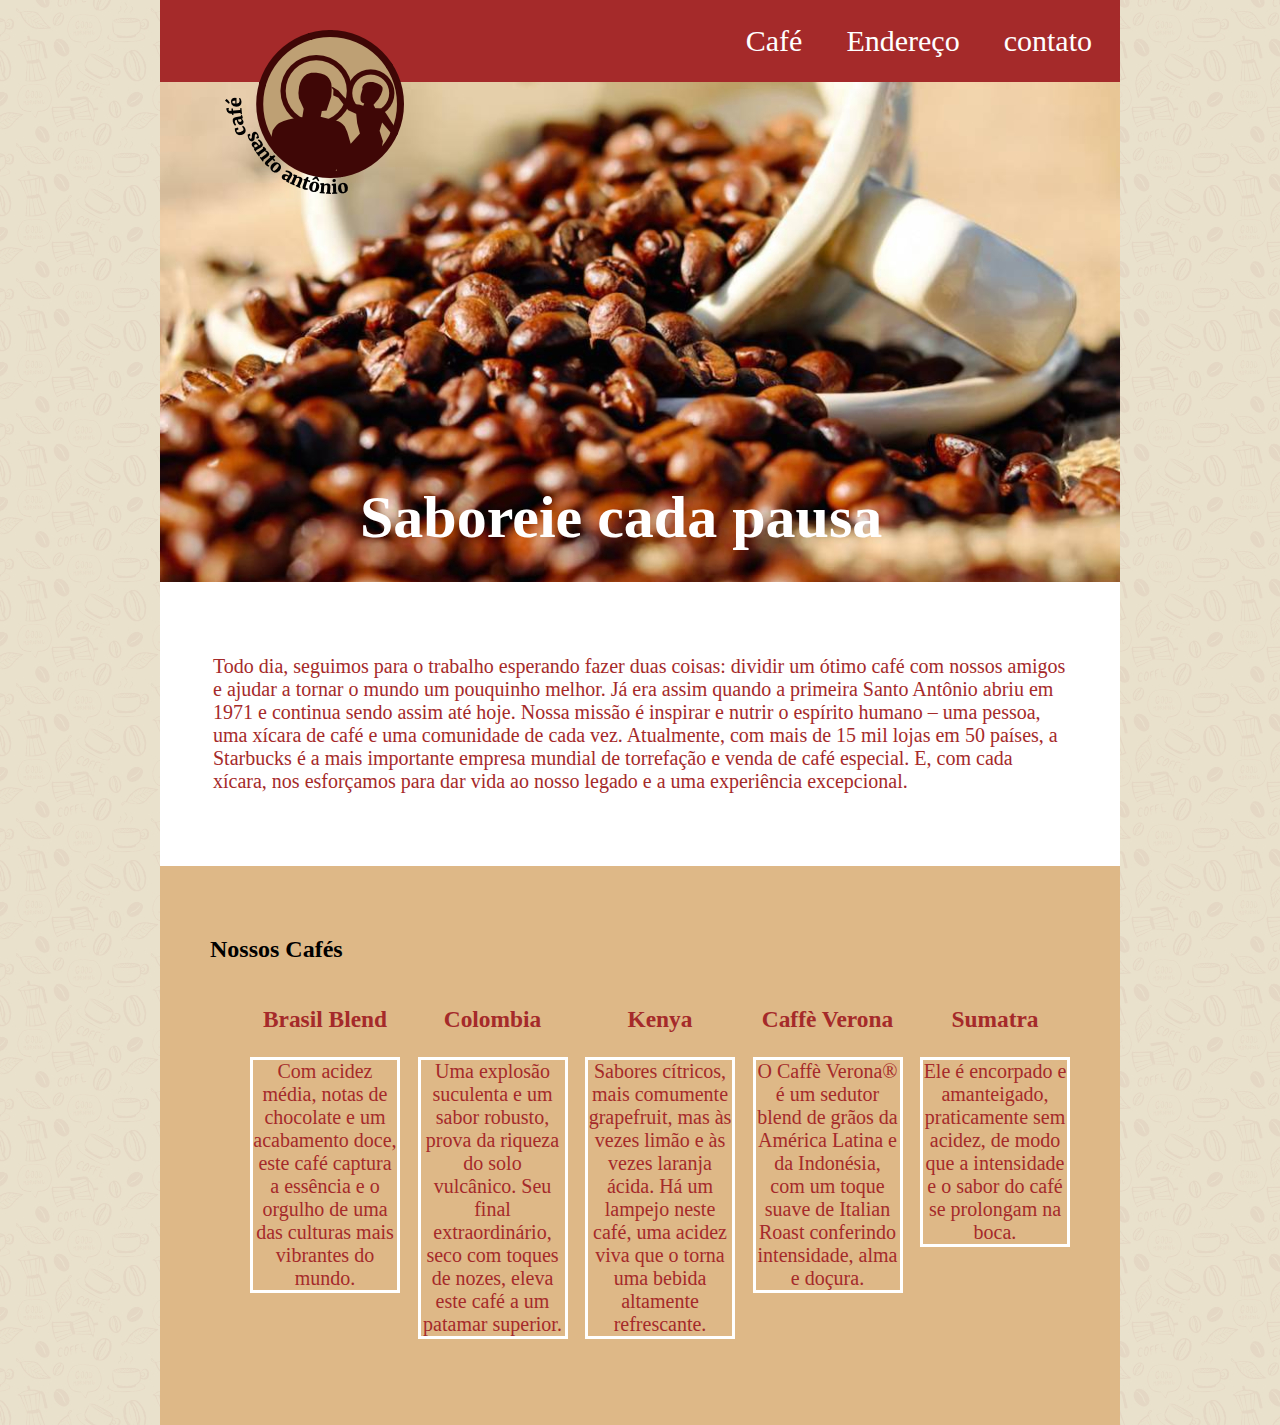
==== Café/Index.html @ 89ae6195 "HTML 5 e CSS" ====
<!DOCTYPE html>
<html lang="en">
<head>
    <meta charset="UTF-8">
    <meta http-equiv="X-UA-Compatible" content="IE=edge">
    <meta name="viewport" content="width=device-width, initial-scale=1.0">
    <title>Café Santo Antônio</title>
    <link rel="stylesheet" href="./css/style.css">
</head>
<body class="bg">

    
    <header>
        <figure class="logo">
            <img  src="./images/logo.png" alt="Logo do café santo Antônio">
        </figure>
        <nav>
            <ul id="menu">
                <li class="menu">Café</li>
                <li class="menu">Endereço</li>
                <li class="menu">contato</li>
            <ul>
        </nav>  
      
        <figure  >
            <h1>Saboreie cada pausa</h1>
            <img  class="foto1" src="./images/header.jpg" alt="Grãos de café">
        </figure>  
    </header>
    
    <article>
        <p>Todo dia, seguimos para o trabalho esperando fazer duas coisas: dividir um ótimo café com nossos amigos e ajudar a tornar o mundo um pouquinho melhor. Já era assim quando a primeira Santo Antônio abriu em 1971 e continua sendo assim até hoje. 
        Nossa missão é inspirar e nutrir o espírito humano – uma pessoa, uma xícara de café e uma comunidade de cada vez.
        Atualmente, com mais de 15 mil lojas em 50 países, a Starbucks é a mais importante empresa mundial de torrefação e venda de café especial. E, com cada xícara, nos esforçamos para dar vida ao nosso legado e a uma experiência excepcional. </p>
    </article>

    <aside>
        <h2>Nossos Cafés</h2>
        <ul >
            <li st>
                <h3>Brasil Blend</h3>
                <p>Com acidez média, notas de chocolate e um acabamento doce, este café captura a essência e o orgulho de uma das culturas mais vibrantes do mundo.</p>
            </li>
            <li>
                <h3>Colombia</h3>
                <p>Uma explosão suculenta e um sabor robusto, prova da riqueza do solo vulcânico. Seu final extraordinário, seco com toques de nozes, eleva este café a um patamar superior.</p>
            </li>
            <li>
                <h3>Kenya</h3>
                <p>Sabores cítricos, mais comumente grapefruit, mas às vezes limão e às vezes laranja ácida. Há um lampejo neste café, uma acidez viva que o torna uma bebida altamente refrescante.</p>
            </li>
            <li>
                <h3>Caffè Verona</h3>
                <p>O Caffè Verona® é um sedutor blend de grãos da América Latina e da Indonésia, com um toque suave de Italian Roast conferindo intensidade, alma e doçura.</p>
            </li>
            <li>
                <h3>Sumatra</h3>
                <p>Ele é encorpado e amanteigado, praticamente sem acidez, de modo que a intensidade e o sabor do café se prolongam na boca.</p>
            </li>
            
        </ul>
    </aside>
    
    
        
    

    
</body>
</html>
---- Café/css/style.css ----
html {
    margin: 0px;
    border: 0px;
    padding: 0x;

}
body{
    width: 960px;
    margin: auto;
  
}

.bg {
    background-image: url(../images/background.jpg);
  
}
header{
    padding: 0px;
}
figure{
    position: relative;
    margin: 0px;
    max-height: 500px;
    max-width: 960px;
}
.logo {
    position: absolute;
    top: 30px;
    left: 225px;
    z-index: 10;
}
.foto1 {
    max-width: 100%;
    
}
nav {
    background-color: brown;
    text-align: right;
    margin: auto;
    padding: 8px;
     
}
h1 {
    position: absolute;
    bottom: 30px;
    margin: auto;
    left: 200px;
    color:white;
    font-size: 60px;
}
nav ul li {
    list-style-type: none;
    display: inline;
    font-size: 30px;
    color:white;
    padding: 0px 20px 0px 20px;
}
article {
    background-color: rgb(255, 255, 255);
    padding: 50px;

}
p {
    font-size: 20px;
    color:brown;
    border: solid white 3px;
    padding: 10 px;
    
}
aside{
    background-color: burlywood;
    padding: 50px; 
}
aside ul{
    display: flex;
    justify-content: space-between;
}
aside ul li {
    list-style-type: none;
    color: brown;
    font-size: 20px;
    text-align: center;
    width: 150px;
}
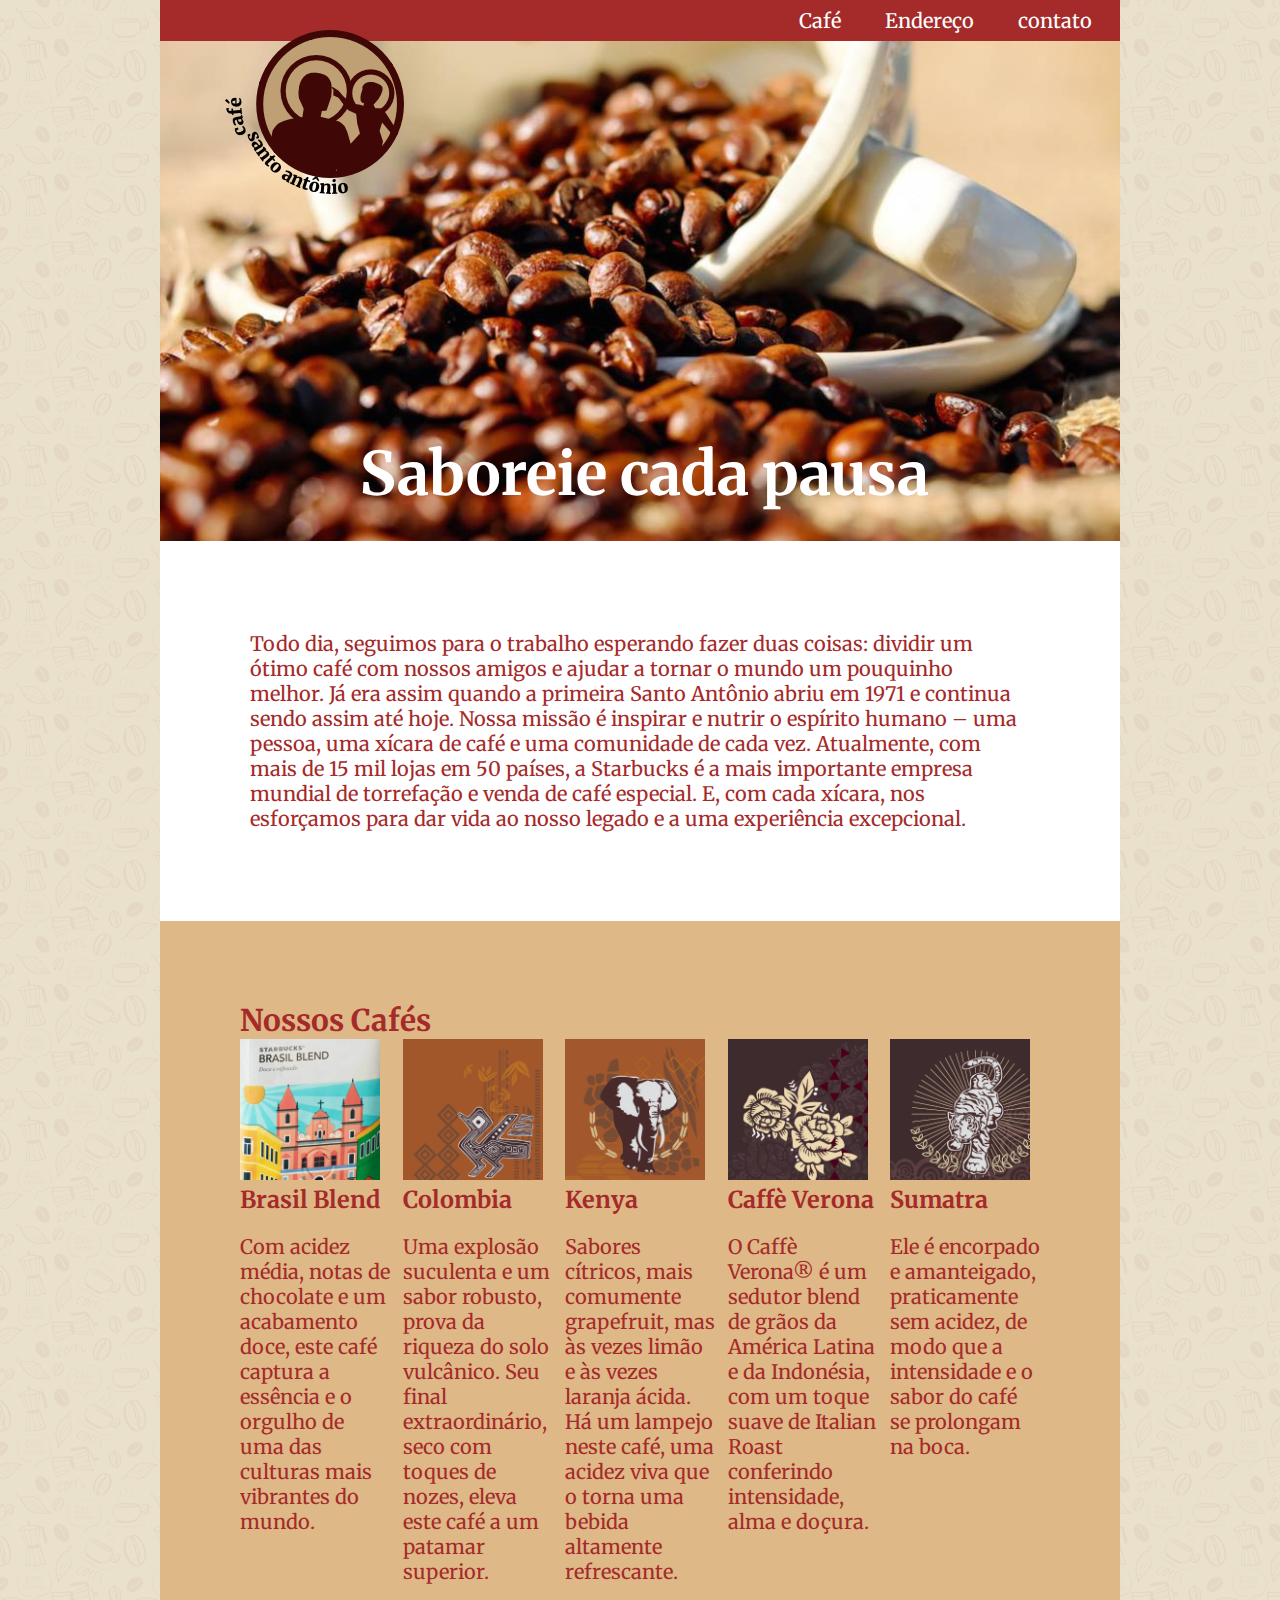
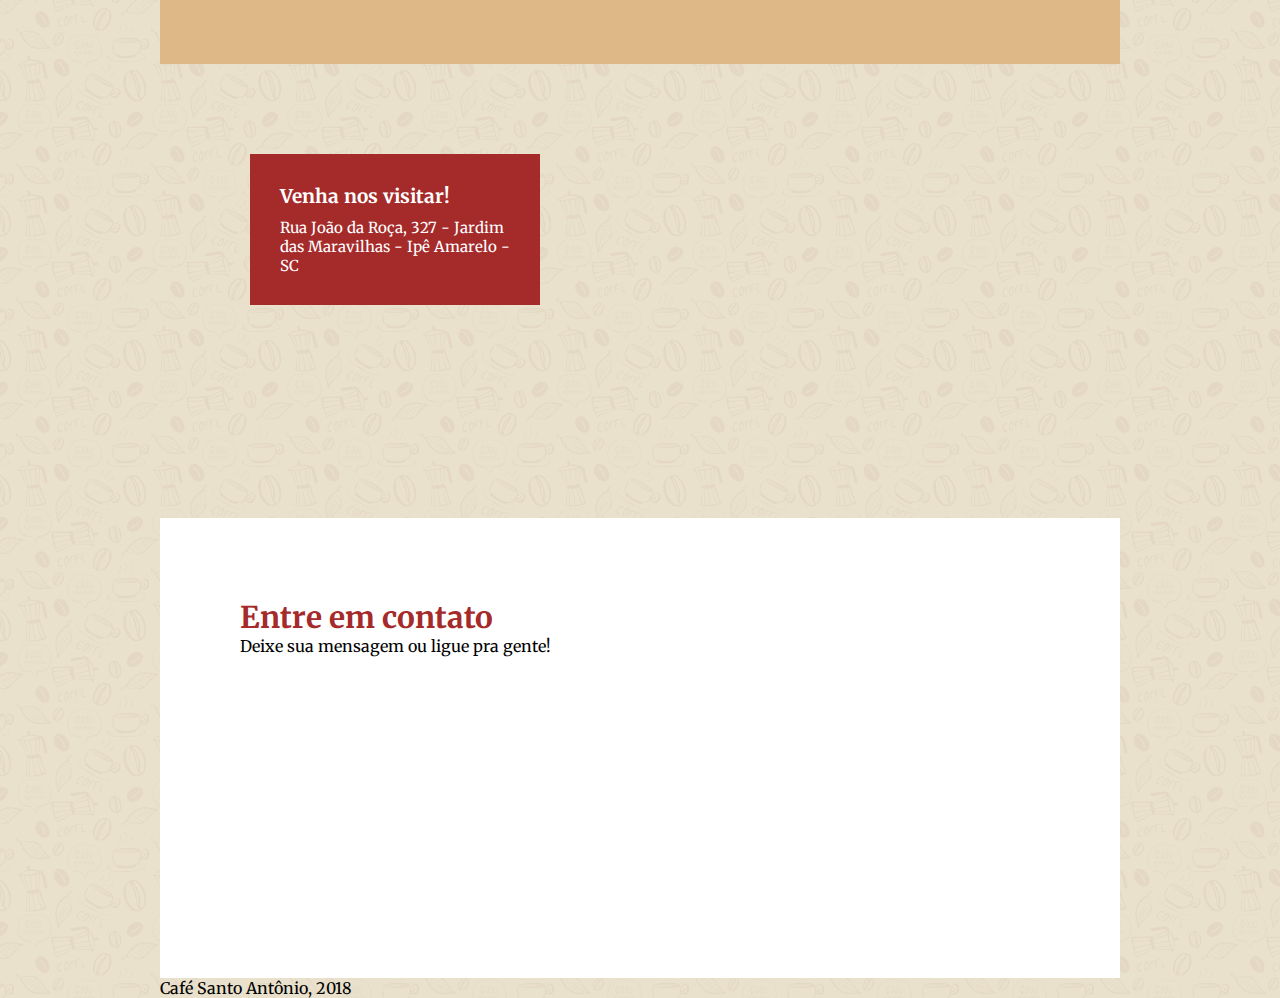
==== commit f9e1541a: "Atualização do desenvolvimento do site" ====
--- a/Café/Index.html
+++ b/Café/Index.html
@@ -1,5 +1,5 @@
 <!DOCTYPE html>
-<html lang="en">
+<html lang="pt-br">
 <head>
     <meta charset="UTF-8">
     <meta http-equiv="X-UA-Compatible" content="IE=edge">
@@ -8,8 +8,6 @@
     <link rel="stylesheet" href="./css/style.css">
 </head>
 <body class="bg">
-
-    
     <header>
         <figure class="logo">
             <img  src="./images/logo.png" alt="Logo do café santo Antônio">
@@ -33,38 +31,50 @@
         Nossa missão é inspirar e nutrir o espírito humano – uma pessoa, uma xícara de café e uma comunidade de cada vez.
         Atualmente, com mais de 15 mil lojas em 50 países, a Starbucks é a mais importante empresa mundial de torrefação e venda de café especial. E, com cada xícara, nos esforçamos para dar vida ao nosso legado e a uma experiência excepcional. </p>
     </article>
-
     <aside>
-        <h2>Nossos Cafés</h2>
+        <h2 class="title">Nossos Cafés</h2>
         <ul >
             <li st>
+                <img src="./images/cafe1.jpg" alt="">
                 <h3>Brasil Blend</h3>
                 <p>Com acidez média, notas de chocolate e um acabamento doce, este café captura a essência e o orgulho de uma das culturas mais vibrantes do mundo.</p>
             </li>
             <li>
+                <img src="./images/cafe2.jpg" alt="">
                 <h3>Colombia</h3>
                 <p>Uma explosão suculenta e um sabor robusto, prova da riqueza do solo vulcânico. Seu final extraordinário, seco com toques de nozes, eleva este café a um patamar superior.</p>
             </li>
             <li>
+                <img src="./images/cafe3.jpg" alt="">
                 <h3>Kenya</h3>
                 <p>Sabores cítricos, mais comumente grapefruit, mas às vezes limão e às vezes laranja ácida. Há um lampejo neste café, uma acidez viva que o torna uma bebida altamente refrescante.</p>
             </li>
             <li>
+                <img src="./images/cafe4.jpg" alt="">
                 <h3>Caffè Verona</h3>
                 <p>O Caffè Verona® é um sedutor blend de grãos da América Latina e da Indonésia, com um toque suave de Italian Roast conferindo intensidade, alma e doçura.</p>
             </li>
             <li>
+                <img src="./images/cafe5.jpg" alt="">
                 <h3>Sumatra</h3>
                 <p>Ele é encorpado e amanteigado, praticamente sem acidez, de modo que a intensidade e o sabor do café se prolongam na boca.</p>
             </li>
             
         </ul>
     </aside>
-    
-    
-        
-    
-
-    
+    <section>
+        <div class="address">
+            <h2>Venha nos visitar!</h2>
+            <p>Rua João da Roça, 327 - Jardim das Maravilhas - Ipê Amarelo - SC</p>
+        </div>
+        <iframe src="https://www.google.com/maps/embed?pb=!1m14!1m12!1m3!1d14759.357174718987!2d-47.3412927!3d-22.359696149999998!2m3!1f0!2f0!3f0!3m2!1i1024!2i768!4f13.1!5e0!3m2!1spt-BR!2sbr!4v1656790987937!5m2!1spt-BR!2sbr" width="600" height="450" style="border:0;" allowfullscreen="" loading="lazy" referrerpolicy="no-referrer-when-downgrade"></iframe>   
+        <div class="contato">
+            <h2>Entre em contato</h2>
+            <p>Deixe sua mensagem ou ligue pra gente!</p>
+        </div>
+    </section>
+    <footer>
+    <p>Café Santo Antônio, 2018 </p>
+    </footer>
 </body>
 </html>--- a/Café/css/style.css
+++ b/Café/css/style.css
@@ -1,21 +1,22 @@
-html {
+@import url('https://fonts.googleapis.com/css2?family=Merriweather:ital,wght@1,300&display=swap');
+
+* {
     margin: 0px;
     border: 0px;
     padding: 0x;
+    font-family: 'Merriweather', serif;
+}
 
-}
 body{
     width: 960px;
-    margin: auto;
-  
+    margin: auto; 
 }
 
 .bg {
-    background-image: url(../images/background.jpg);
-  
+    background-image: url(../images/background.jpg); 
 }
 header{
-    padding: 0px;
+    padding: 0px;    
 }
 figure{
     position: relative;
@@ -30,15 +31,13 @@
     z-index: 10;
 }
 .foto1 {
-    max-width: 100%;
-    
+    max-width: 100%;   
 }
 nav {
     background-color: brown;
     text-align: right;
     margin: auto;
-    padding: 8px;
-     
+    padding: 8px;    
 }
 h1 {
     position: absolute;
@@ -46,40 +45,82 @@
     margin: auto;
     left: 200px;
     color:white;
-    font-size: 60px;
+    font-size: 60px;   
 }
 nav ul li {
     list-style-type: none;
     display: inline;
-    font-size: 30px;
+    font-size: 20px;
     color:white;
     padding: 0px 20px 0px 20px;
+}
+nav ul li:hover {
+    color: black;
 }
 article {
     background-color: rgb(255, 255, 255);
     padding: 50px;
-
 }
-p {
+article p {
     font-size: 20px;
     color:brown;
-    border: solid white 3px;
-    padding: 10 px;
-    
+    padding: 40px; 
 }
 aside{
     background-color: burlywood;
-    padding: 50px; 
+    padding: 80px; 
+}
+aside h2 {
+    font-size: 30px;
+    margin: auto;
+    color: brown;
 }
 aside ul{
+    padding: 0px;
     display: flex;
     justify-content: space-between;
+}
+aside ul li p {
+    padding-top: 20px;
 }
 aside ul li {
     list-style-type: none;
     color: brown;
     font-size: 20px;
-    text-align: center;
+    text-align: left;
     width: 150px;
+    border: 0px;
 }
-
+section iframe {
+    width: 100%;
+    position: relative;
+}
+.address {
+    position: absolute;
+    z-index:100;
+    width: 230px;
+    margin-top: 90px;
+    margin-left: 90px;
+    padding: 30px;
+    background-color: brown;
+}
+.address h2{
+    color: white;
+    font-size: 19px;
+    padding-bottom: 10px;
+}
+.address p {
+    color: white;
+    font-size: 15px;
+}
+.contato {
+    width: auto;
+    height: 300px;
+    background-color: white;
+    padding: 80px;   
+}
+.contato h2 {
+    font-size: 30px;
+    margin: auto;
+    color: brown;
+}
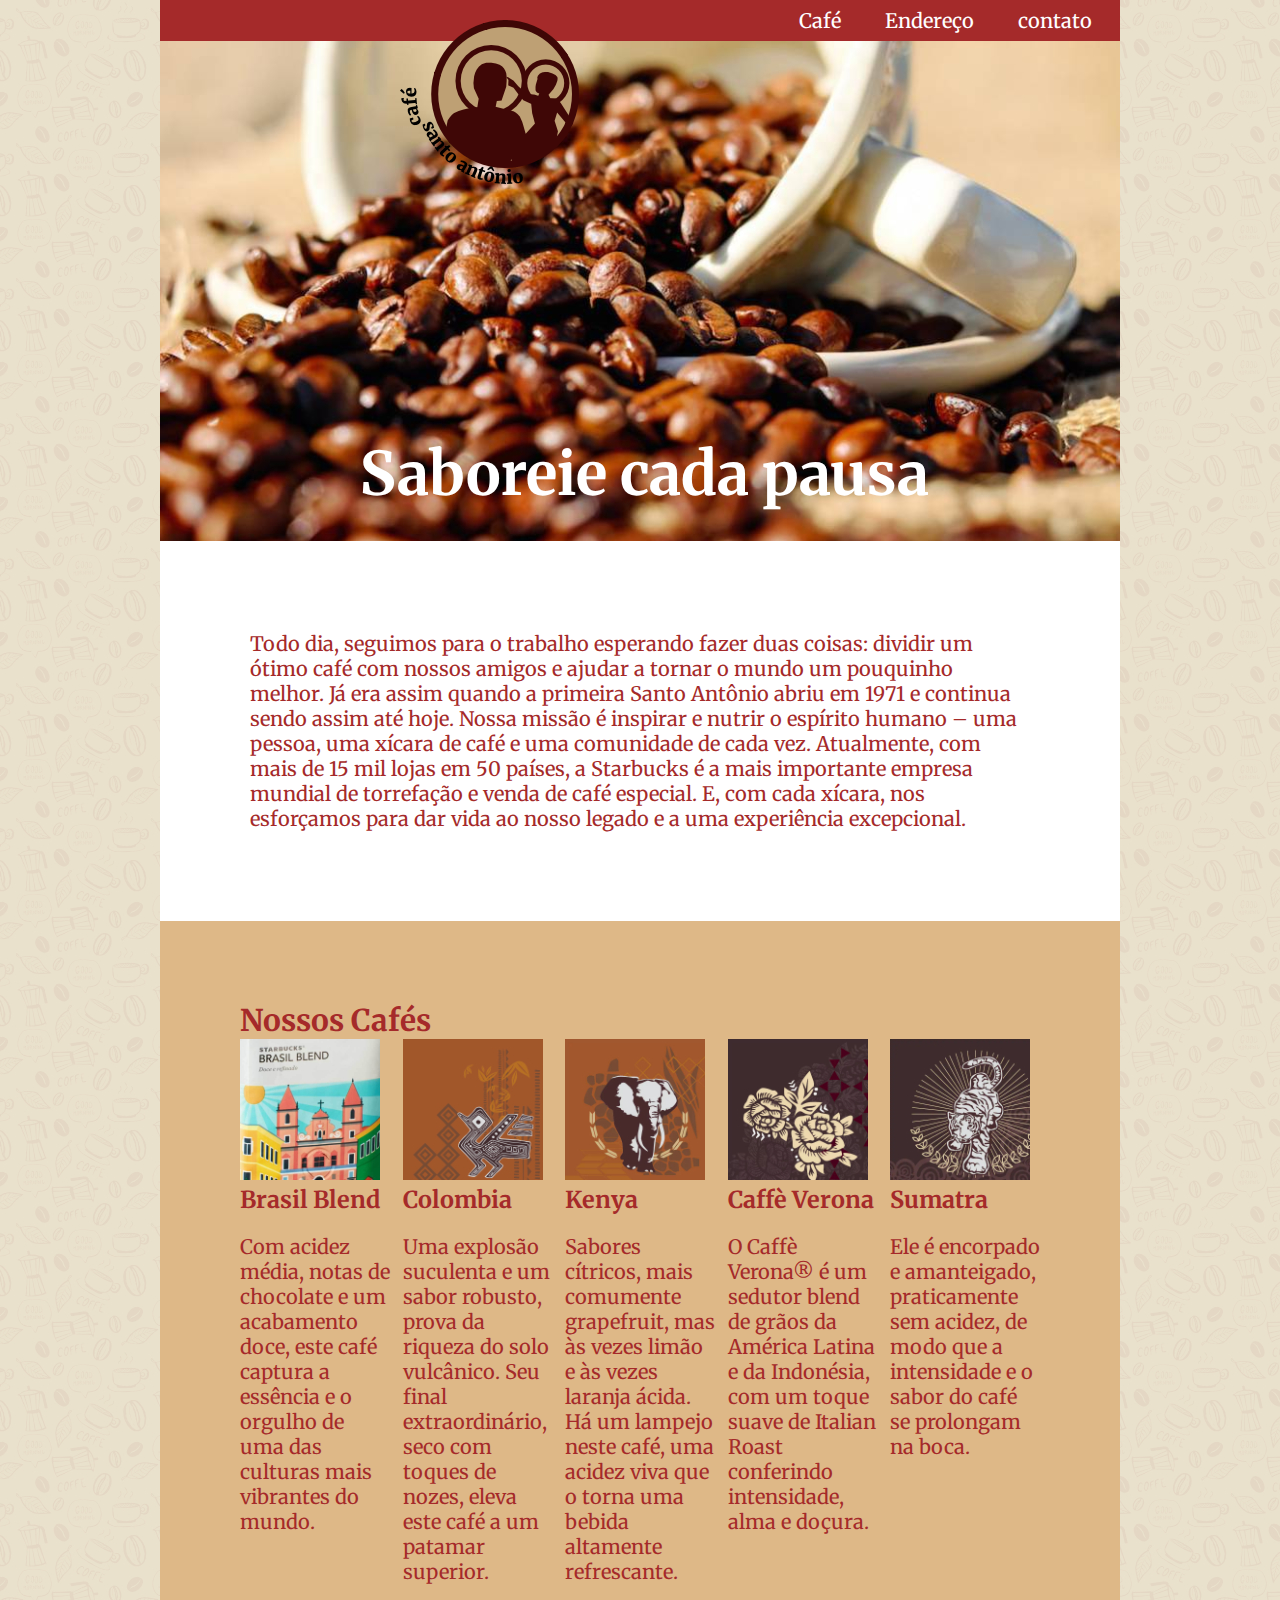
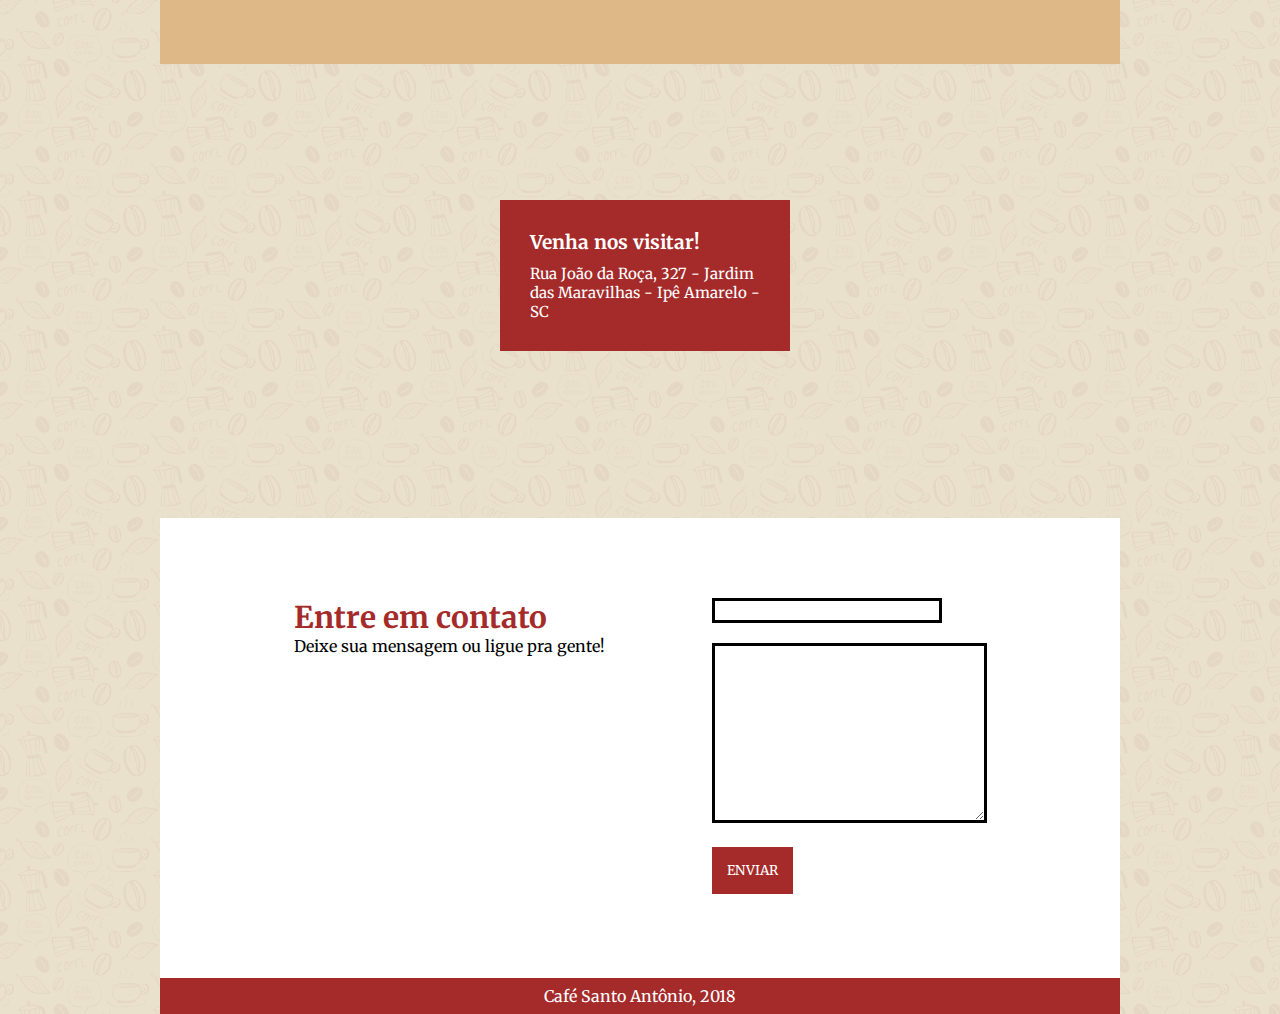
==== commit 599bd0fa: "Atualização do site" ====
--- a/Café/Index.html
+++ b/Café/Index.html
@@ -67,10 +67,25 @@
             <h2>Venha nos visitar!</h2>
             <p>Rua João da Roça, 327 - Jardim das Maravilhas - Ipê Amarelo - SC</p>
         </div>
-        <iframe src="https://www.google.com/maps/embed?pb=!1m14!1m12!1m3!1d14759.357174718987!2d-47.3412927!3d-22.359696149999998!2m3!1f0!2f0!3f0!3m2!1i1024!2i768!4f13.1!5e0!3m2!1spt-BR!2sbr!4v1656790987937!5m2!1spt-BR!2sbr" width="600" height="450" style="border:0;" allowfullscreen="" loading="lazy" referrerpolicy="no-referrer-when-downgrade"></iframe>   
+        <iframe src="https://www.google.com/maps/embed?pb=!1m14!1m12!1m3!1d14759.357174718987!2d-47.3412927!3d-22.359696149999998!2m3!1f0!2f0!3f0!3m2!1i1024!2i768!4f13.1!5e0!3m2!1spt-BR!2sbr!4v1656790987937!5m2!1spt-BR!2sbr" width="600" height="450" style="border:0;" allowfullscreen="" loading="lazy" referrerpolicy="no-referrer-when-downgrade"></iframe>
         <div class="contato">
-            <h2>Entre em contato</h2>
-            <p>Deixe sua mensagem ou ligue pra gente!</p>
+            <ul>
+                <li>
+                    <h2>Entre em contato</h2>
+                    <p>Deixe sua mensagem ou ligue pra gente!</p>
+                </li>
+                <li>
+                    <form action="post" action="pagina.html">
+                    <input class="text1" type="text" >
+                    <br>
+                    <br>
+                    <textarea name="observação" cols="30" rows="10"></textarea>
+                    <br>
+                    <br>
+                    <input type="submit" name="submit" id="submit" value="ENVIAR">
+                    </form>
+                </li>   
+            </ul>
         </div>
     </section>
     <footer>
--- a/Café/css/style.css
+++ b/Café/css/style.css
@@ -26,8 +26,8 @@
 }
 .logo {
     position: absolute;
-    top: 30px;
-    left: 225px;
+    top: 20px;
+    left: 400px;
     z-index: 10;
 }
 .foto1 {
@@ -99,8 +99,8 @@
     position: absolute;
     z-index:100;
     width: 230px;
-    margin-top: 90px;
-    margin-left: 90px;
+    top: 1800px;
+    left: 500px;
     padding: 30px;
     background-color: brown;
 }
@@ -124,3 +124,33 @@
     margin: auto;
     color: brown;
 }
+.contato ul {
+    list-style-type: none;
+    display: flex;
+    justify-content: space-around;
+    margin-top: auto;
+    padding: 0px;
+}
+.text1 {
+    width: 220px;
+}
+.text1, textarea {
+    
+    border: black solid 3px;
+    
+}
+#submit {
+    background-color: brown;
+    color: white;
+    padding: 15px;
+}
+#submit:hover {
+    color: black;
+}
+footer {
+    background-color: brown;
+    text-align: center;
+    margin: auto;
+    padding: 8px; 
+    color: white;
+}
